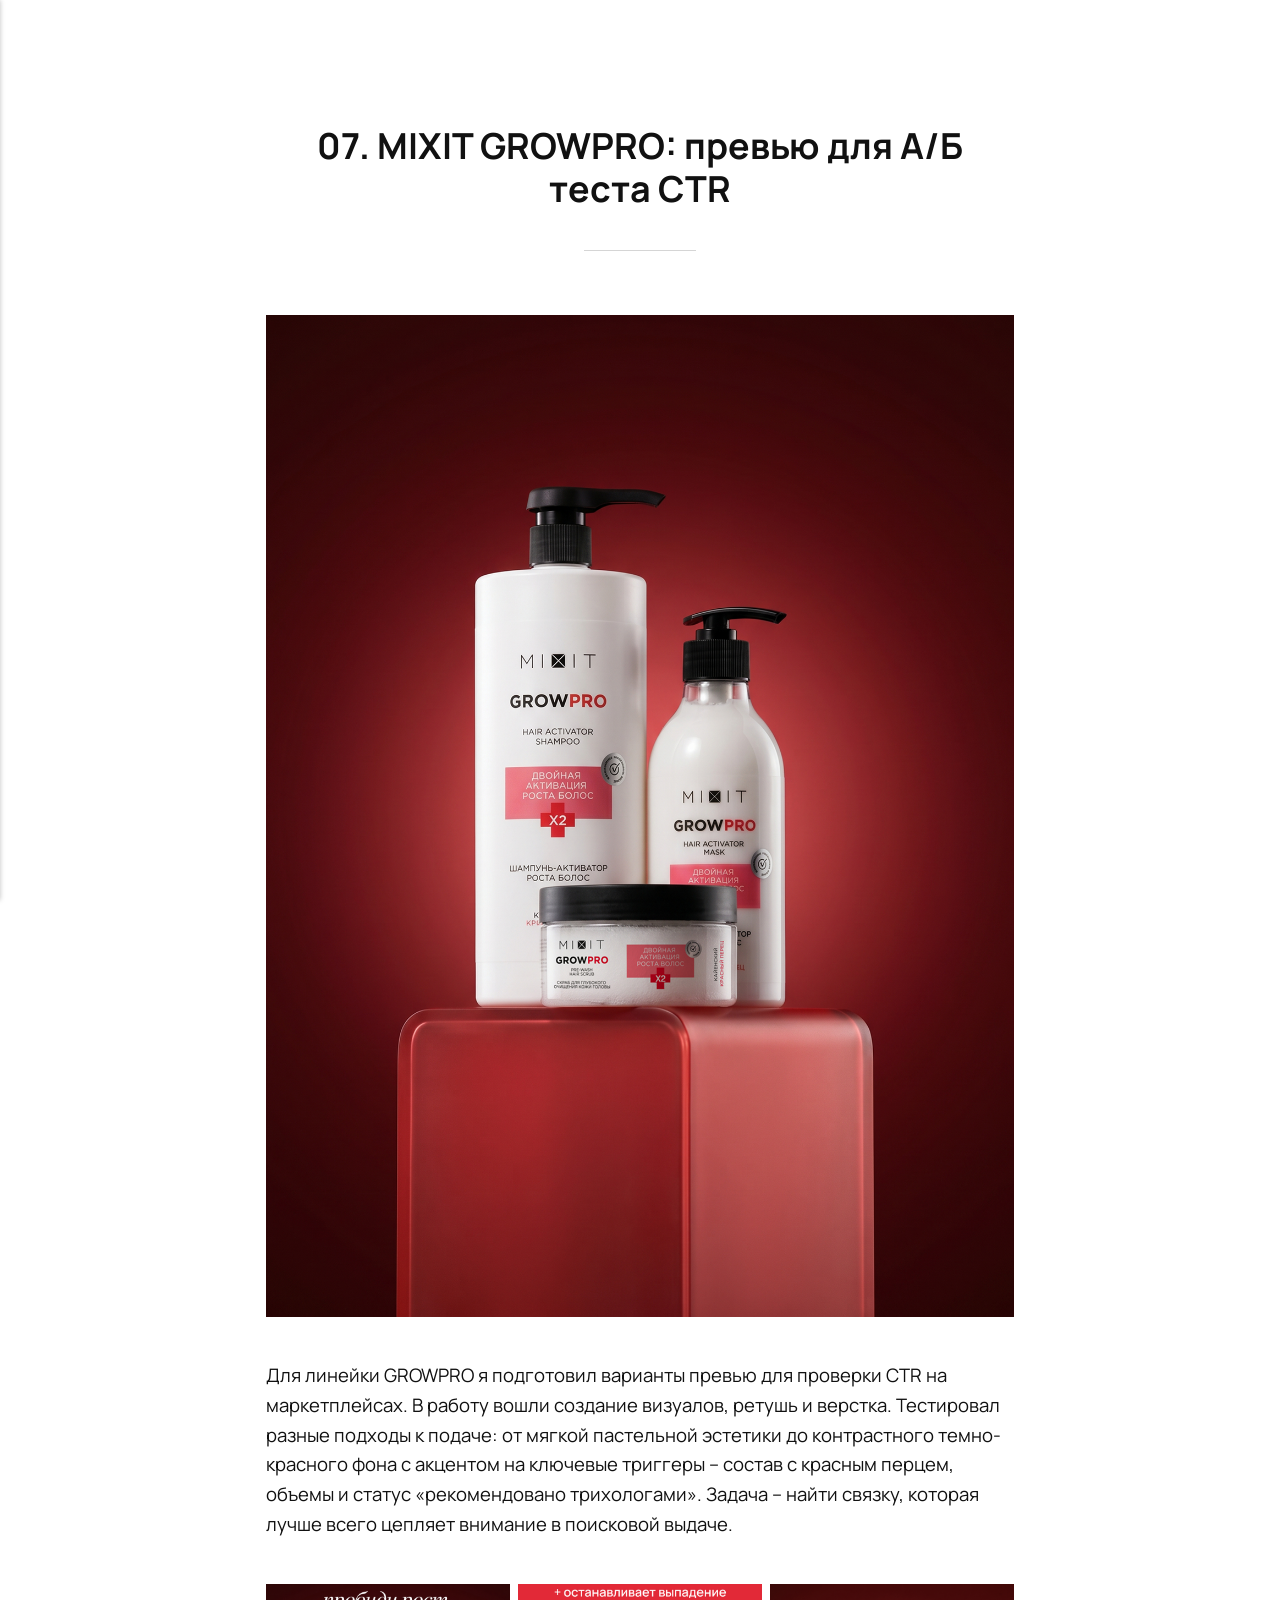
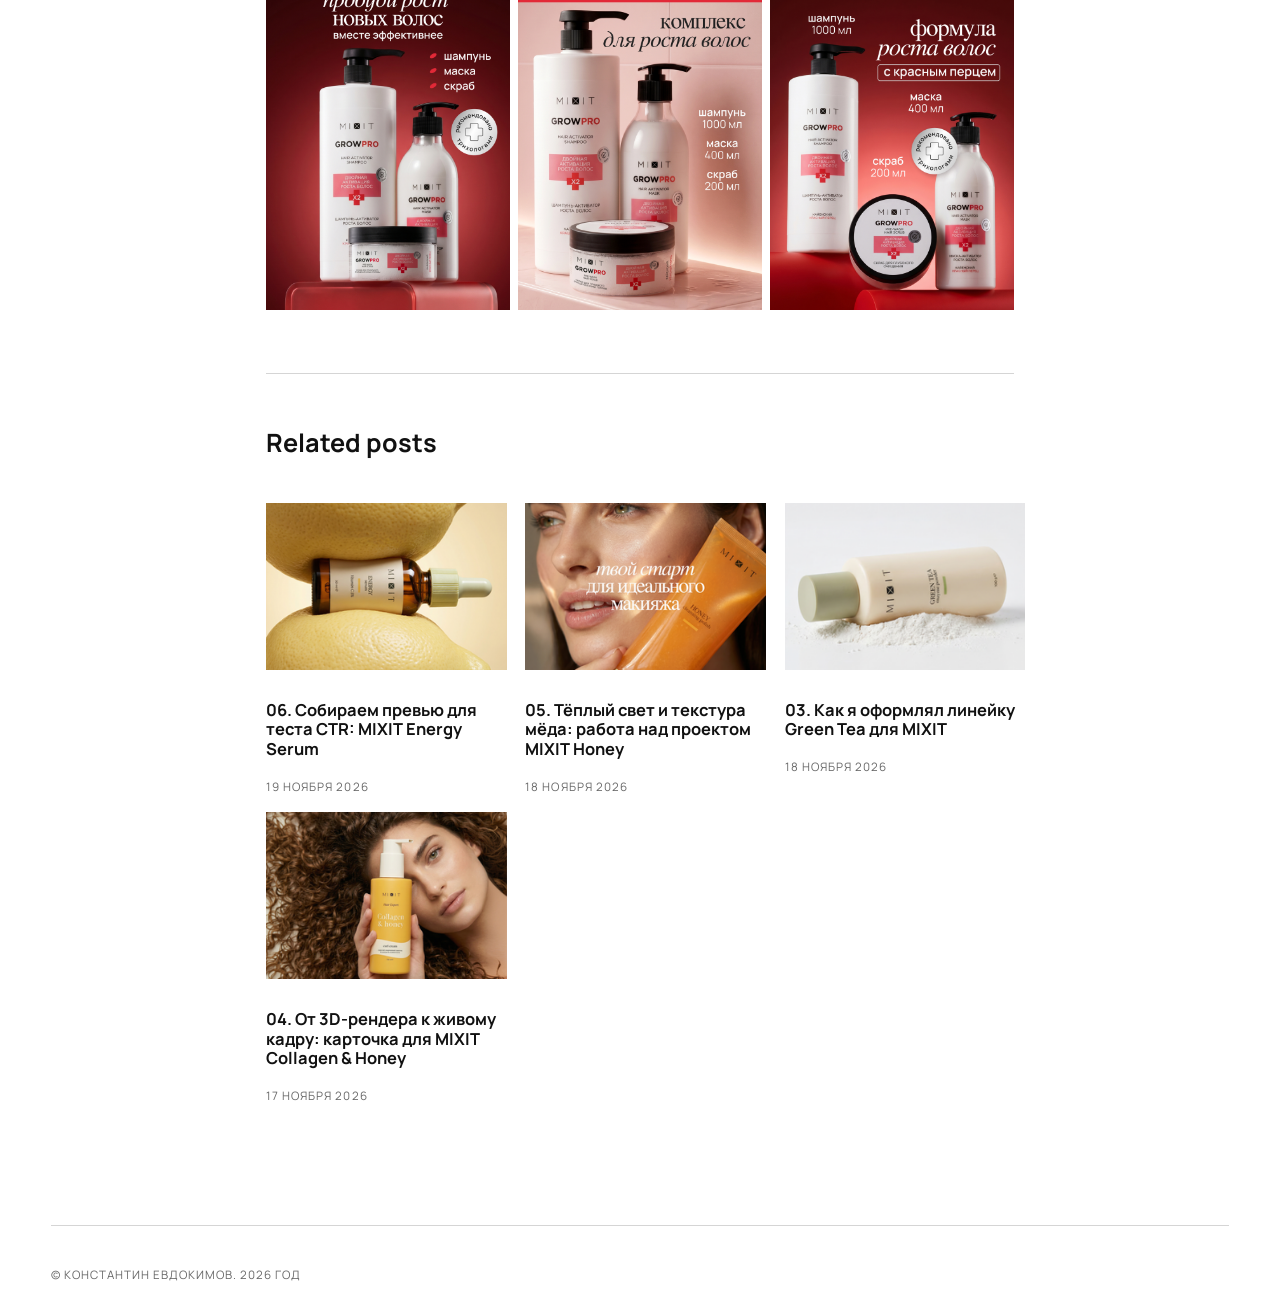
==== 07-test-prevyu-dlya-nabora-rosta-volos/index.html @ cc4870ec "Updated from Publii" ====
<!DOCTYPE html><html lang="ru"><head><meta charset="utf-8"><meta http-equiv="X-UA-Compatible" content="IE=edge"><meta name="viewport" content="width=device-width,initial-scale=1"><title>07. MIXIT GROWPRO: превью для А/Б теста CTR - Константин Евдокимов</title><meta name="description" content="Для линейки GROWPRO я подготовил варианты превью для проверки CTR на маркетплейсах. В работу&amp;hellip;"><meta name="generator" content="Publii Open-Source CMS for Static Site"><link rel="canonical" href="https://e-codo.github.io/design/07-test-prevyu-dlya-nabora-rosta-volos/"><link rel="alternate" type="application/atom+xml" href="https://e-codo.github.io/design/feed.xml" title="Константин Евдокимов - RSS"><link rel="alternate" type="application/json" href="https://e-codo.github.io/design/feed.json" title="Константин Евдокимов - JSON"><meta property="og:title" content="07. MIXIT GROWPRO: превью для А/Б теста CTR"><meta property="og:image" content="https://e-codo.github.io/design/media/posts/13/magnific_.-.-.-.-.-.-rounded-squar_YV3vvOQWeC-1.png"><meta property="og:image:width" content="1518"><meta property="og:image:height" content="2032"><meta property="og:site_name" content="Константин Евдокимов"><meta property="og:description" content="Для линейки GROWPRO я подготовил варианты превью для проверки CTR на маркетплейсах. В работу&amp;hellip;"><meta property="og:url" content="https://e-codo.github.io/design/07-test-prevyu-dlya-nabora-rosta-volos/"><meta property="og:type" content="article"><link rel="shortcut icon" href="https://e-codo.github.io/design/media/website/favicon.png" type="image/x-icon"><link rel="preload" href="https://e-codo.github.io/design/assets/dynamic/fonts/manrope/manrope.woff2" as="font" type="font/woff2" crossorigin><link rel="stylesheet" href="https://e-codo.github.io/design/assets/css/style.css?v&#x3D;e94a4b8b6d849deed505068317b6eeae"><script type="application/ld+json">{"@context":"http://schema.org","@type":"Article","mainEntityOfPage":{"@type":"WebPage","@id":"https://e-codo.github.io/design/07-test-prevyu-dlya-nabora-rosta-volos/"},"headline":"07. MIXIT GROWPRO: превью для А/Б теста CTR","datePublished":"2026-11-19T10:27+05:00","dateModified":"2026-11-19T10:35+05:00","image":{"@type":"ImageObject","url":"https://e-codo.github.io/design/media/posts/13/magnific_.-.-.-.-.-.-rounded-squar_YV3vvOQWeC-1.png","height":2032,"width":1518},"description":"Для линейки GROWPRO я подготовил варианты превью для проверки CTR на маркетплейсах. В работу&hellip;","author":{"@type":"Person","name":"Константин Евдокимов","url":"https://e-codo.github.io/design/authors/konstantin-evdokimov/"},"publisher":{"@type":"Organization","name":"Константин Евдокимов","logo":{"@type":"ImageObject","url":"https://e-codo.github.io/design/media/website/253.svg","height":76,"width":140}}}</script><noscript><style>img[loading] {
                    opacity: 1;
                }</style></noscript><link rel="stylesheet" href="https://e-codo.github.io/design/media/plugins/coreLightboxGallery/photoswipe.min.css"><style>:root {
		       	 --pswp-bg: #000000;
					 --pswp-placeholder-bg: rgba(38, 40, 44, 1);
					 --pswp-ui-bg: rgba(38, 40, 44, .5);
                --pswp-ui-color: #ffffff;
                --pswp-icon-stroke-width: 2;
                --pswp-icon-size: 24px;
            }

				.pswp--zoomed-in .pswp__zoom-icn-bar-v {
					display: none;
				}</style></head><body class="post-template"><div class="container"><header class="header" id="js-header"><a href="https://e-codo.github.io/design/" class="logo"><img src="https://e-codo.github.io/design/media/website/253.svg" alt="Константин Евдокимов" width="140" height="76"></a><nav class="navbar js-navbar"><button class="navbar__toggle js-toggle" aria-label="Menu"><span class="navbar__toggle-box"><span class="navbar__toggle-inner">Menu</span></span></button><ul class="navbar__menu"><li><a href="https://e-codo.github.io/design/" target="_self">Главная</a></li><li><span class="is-separator">Обо мне</span></li><li><span class="is-separator">Связь</span></li></ul></nav></header><main class="post"><article class="content wrapper"><header class="hero"><h1 class="content__title">07. MIXIT GROWPRO: превью для А/Б теста CTR</h1></header><figure class="content__featured-image post__image--normal"><img src="https://e-codo.github.io/design/media/posts/13/magnific_.-.-.-.-.-.-rounded-squar_YV3vvOQWeC-1.png" srcset="https://e-codo.github.io/design/media/posts/13/responsive/magnific_.-.-.-.-.-.-rounded-squar_YV3vvOQWeC-1-xs.webp 300w, https://e-codo.github.io/design/media/posts/13/responsive/magnific_.-.-.-.-.-.-rounded-squar_YV3vvOQWeC-1-sm.webp 480w, https://e-codo.github.io/design/media/posts/13/responsive/magnific_.-.-.-.-.-.-rounded-squar_YV3vvOQWeC-1-md.webp 768w, https://e-codo.github.io/design/media/posts/13/responsive/magnific_.-.-.-.-.-.-rounded-squar_YV3vvOQWeC-1-lg.webp 1024w, https://e-codo.github.io/design/media/posts/13/responsive/magnific_.-.-.-.-.-.-rounded-squar_YV3vvOQWeC-1-xl.webp 1360w, https://e-codo.github.io/design/media/posts/13/responsive/magnific_.-.-.-.-.-.-rounded-squar_YV3vvOQWeC-1-2xl.webp 1600w, https://e-codo.github.io/design/media/posts/13/responsive/magnific_.-.-.-.-.-.-rounded-squar_YV3vvOQWeC-1-sm2.webp 375w" sizes="(max-width: 1600px) 100vw, 1600px" loading="eager" height="2032" width="1518" alt=""></figure><div class="content__entry"><p>Для линейки GROWPRO я подготовил варианты превью для проверки CTR на маркетплейсах. В работу вошли создание визуалов, ретушь и верстка. Тестировал разные подходы к подаче: от мягкой пастельной эстетики до контрастного темно-красного фона с акцентом на ключевые триггеры – состав с красным перцем, объемы и статус «рекомендовано трихологами». Задача – найти связку, которая лучше всего цепляет внимание в поисковой выдаче.</p><div class="gallery-wrapper"><div class="gallery" data-columns="3"><figure class="gallery__item"><a href="https://e-codo.github.io/design/media/posts/13/gallery/SKUA000628500_PREV_03_09.07.26.jpg" data-pswp-width="900" data-pswp-height="1200"><img loading="lazy" src="https://e-codo.github.io/design/media/posts/13/gallery/SKUA000628500_PREV_03_09.07.26-thumbnail.webp" height="1024" width="768" alt=""></a></figure><figure class="gallery__item"><a href="https://e-codo.github.io/design/media/posts/13/gallery/SKUA000628500_PREV_01_09.07.26.jpg" data-pswp-width="900" data-pswp-height="1200"><img loading="lazy" src="https://e-codo.github.io/design/media/posts/13/gallery/SKUA000628500_PREV_01_09.07.26-thumbnail.webp" height="1024" width="768" alt=""></a></figure><figure class="gallery__item"><a href="https://e-codo.github.io/design/media/posts/13/gallery/SKUA000628500_PREV_04_09.07.26.jpg" data-pswp-width="900" data-pswp-height="1200"><img loading="lazy" src="https://e-codo.github.io/design/media/posts/13/gallery/SKUA000628500_PREV_04_09.07.26-thumbnail.webp" height="1024" width="768" alt=""></a></figure></div></div></div><footer class="content__footer"><div class="content__related"><h3 class="u-h5">Related posts</h3><div class="content__related__wrap"><figure><a href="https://e-codo.github.io/design/sobiraem-prevyu-dlya-testa-ctr-mixit-energy-serum/"><img src="https://e-codo.github.io/design/media/posts/12/responsive/523-xs.webp" loading="lazy" alt=""></a><figcaption><h4><a href="https://e-codo.github.io/design/sobiraem-prevyu-dlya-testa-ctr-mixit-energy-serum/" class="invert">06. Собираем превью для теста CTR: MIXIT Energy Serum</a></h4><time datetime="2026-11-19T01:26">19 ноября 2026</time></figcaption></figure><figure><a href="https://e-codo.github.io/design/polish-dlya-lica-kak-ritual-pered-makiyazhem/"><img src="https://e-codo.github.io/design/media/posts/11/responsive/SKUA000833700_LIST_1A_06.03.26-xs.webp" loading="lazy" alt=""></a><figcaption><h4><a href="https://e-codo.github.io/design/polish-dlya-lica-kak-ritual-pered-makiyazhem/" class="invert">05. Тёплый свет и текстура мёда: работа над проектом MIXIT Honey</a></h4><time datetime="2026-11-18T03:06">18 ноября 2026</time></figcaption></figure><figure><a href="https://e-codo.github.io/design/kartochka-dlya-hita/"><img src="https://e-codo.github.io/design/media/posts/10/responsive/SKUA001027800_LIST_A011_13.03-xs.webp" loading="lazy" alt=""></a><figcaption><h4><a href="https://e-codo.github.io/design/kartochka-dlya-hita/" class="invert">03. Как я оформлял линейку Green Tea для MIXIT</a></h4><time datetime="2026-11-18T02:35">18 ноября 2026</time></figcaption></figure><figure><a href="https://e-codo.github.io/design/prevyu-i-kartochka-tovara-dlya-tovara-kategorii-volosy/"><img src="https://e-codo.github.io/design/media/posts/9/responsive/41-2-xs.webp" loading="lazy" alt=""></a><figcaption><h4><a href="https://e-codo.github.io/design/prevyu-i-kartochka-tovara-dlya-tovara-kategorii-volosy/" class="invert">04. От 3D-рендера к живому кадру: карточка для MIXIT Collagen &amp; Honey</a></h4><time datetime="2026-11-17T00:49">17 ноября 2026</time></figcaption></figure></div></div></footer></article></main><footer class="footer"><div class="footer__copyright">© Константин Евдокимов. 2026 год</div></footer></div><script defer="defer" src="https://e-codo.github.io/design/assets/js/scripts.min.js?v&#x3D;1762f7ab131e33a4eb8fb224822de245"></script><script>window.publiiThemeMenuConfig={mobileMenuMode:'sidebar',animationSpeed:300,submenuWidth: 'auto',doubleClickTime:500,mobileMenuExpandableSubmenus:true,relatedContainerForOverlayMenuSelector:'.navbar'};</script><script>/*<![CDATA[*/var images=document.querySelectorAll("img[loading]");for(var i=0;i<images.length;i++){if(images[i].complete){images[i].classList.add("is-loaded")}else{images[i].addEventListener("load",function(){this.classList.add("is-loaded")},false)}};/*]]>*/</script><script type="module">import PhotoSwipeLightbox from "https://e-codo.github.io/design/media/plugins/coreLightboxGallery/photoswipe-lightbox.esm.min.js";
				 const galleries = document.querySelectorAll('.gallery');
				 galleries.forEach(gallery => {
					  const lightboxOptions = {"children":"figure","mainClass":"pswp--custom-bg","showHideAnimationType":"zoom","showAnimationDuration":222,"hideAnimationDuration":222,"easing":"cubic-bezier(.4,0,.22,1)","initialZoomLevel":"fit","secondaryZoomLevel":1.1,"imageClickAction":"zoom-or-close","spacing":0.1,"loop":true,"wheelToZoom":false,"escKey":true,"arrowKeys":true,"padding":{"top":0,"bottom":0,"left":0,"right":0},"arrowPrev":true,"arrowNext":true,"close":true,"zoom":false,"counter":true,"preload":[1,2],"bgOpacity":0.9,"closeTitle":"Закрыть","zoomTitle":"Увеличить","arrowPrevTitle":"Предыдущий","arrowNextTitle":"Следующий","errorMsg":"Ошибка загрузки","indexIndicatorSep":" / ","arrowPrevSVG":"\u003Csvg viewBox=\"0 0 24 24\" stroke=\"currentColor\" stroke-linecap=\"round\" stroke-linejoin=\"round\" fill=\"none\" class=\"pswp__icn\" aria-hidden=\"true\"\u003E\u003Cpath d=\"M21 12L3 12M3 12L11.5 3.5M3 12L11.5 20.5\"\u003E\u003C/path\u003E\u003C/svg\u003E","arrowNextSVG":"\u003Csvg viewBox=\"0 0 24 24\" stroke=\"currentColor\" stroke-linecap=\"round\" stroke-linejoin=\"round\" fill=\"none\" class=\"pswp__icn\" aria-hidden=\"true\"\u003E\u003Cpath d=\"M21 12L3 12M3 12L11.5 3.5M3 12L11.5 20.5\"\u003E\u003C/path\u003E\u003C/svg\u003E","closeSVG":"\u003Csvg viewBox=\"0 0 24 24\" stroke=\"currentColor\" stroke-linecap=\"round\" stroke-linejoin=\"round\" fill=\"none\" class=\"pswp__icn\" aria-hidden=\"true\"\u003E\u003Cpath d=\"M6.75827 17.2426L12.0009 12M17.2435 6.75736L12.0009 12M12.0009 12L6.75827 6.75736M12.0009 12L17.2435 17.2426\"\u003E\u003C/path\u003E\u003C/svg\u003E"};
					  lightboxOptions.gallery = gallery;
					  lightboxOptions.pswpModule = () => import("https://e-codo.github.io/design/media/plugins/coreLightboxGallery/photoswipe.esm.min.js");
					  const lightbox = new PhotoSwipeLightbox(lightboxOptions);
					  
				 lightbox.on('uiRegister', () => {
					  
				 lightbox.pswp.ui.registerElement({
					  name: 'custom-caption',
					  order: 9,
					  isButton: false,
					  appendTo: 'root',
					  html: '',
					  onInit: (el, pswp) => {
							pswp.on('change', () => {
								 const currSlideElement = pswp.currSlide.data.element.closest('figure');
								 let captionHTML = '';
								 if (currSlideElement) {
									  const figCaption = currSlideElement.querySelector('figcaption');
									  if (figCaption) {
											captionHTML = figCaption.innerHTML;
									  } else {
											captionHTML = currSlideElement.querySelector('img')?.getAttribute('alt') || '';
									  }
								 }
								 if (captionHTML.trim()) {
									  el.innerHTML = captionHTML;
									  el.classList.remove('hidden-caption-content'); 
								 } else {
									  el.innerHTML = '';
									  el.classList.add('hidden-caption-content'); 
								 }
							});
					  }
				 });
			
				 });
			
					  
			 lightbox.on('afterInit', () => {
				  const dialog = lightbox.pswp?.element;
				  if (dialog) {
						dialog.setAttribute('aria-modal', 'true');
						dialog.setAttribute('aria-label', "Галерея");
				  }
			 });
		
					  lightbox.init();
				 });</script></body></html>
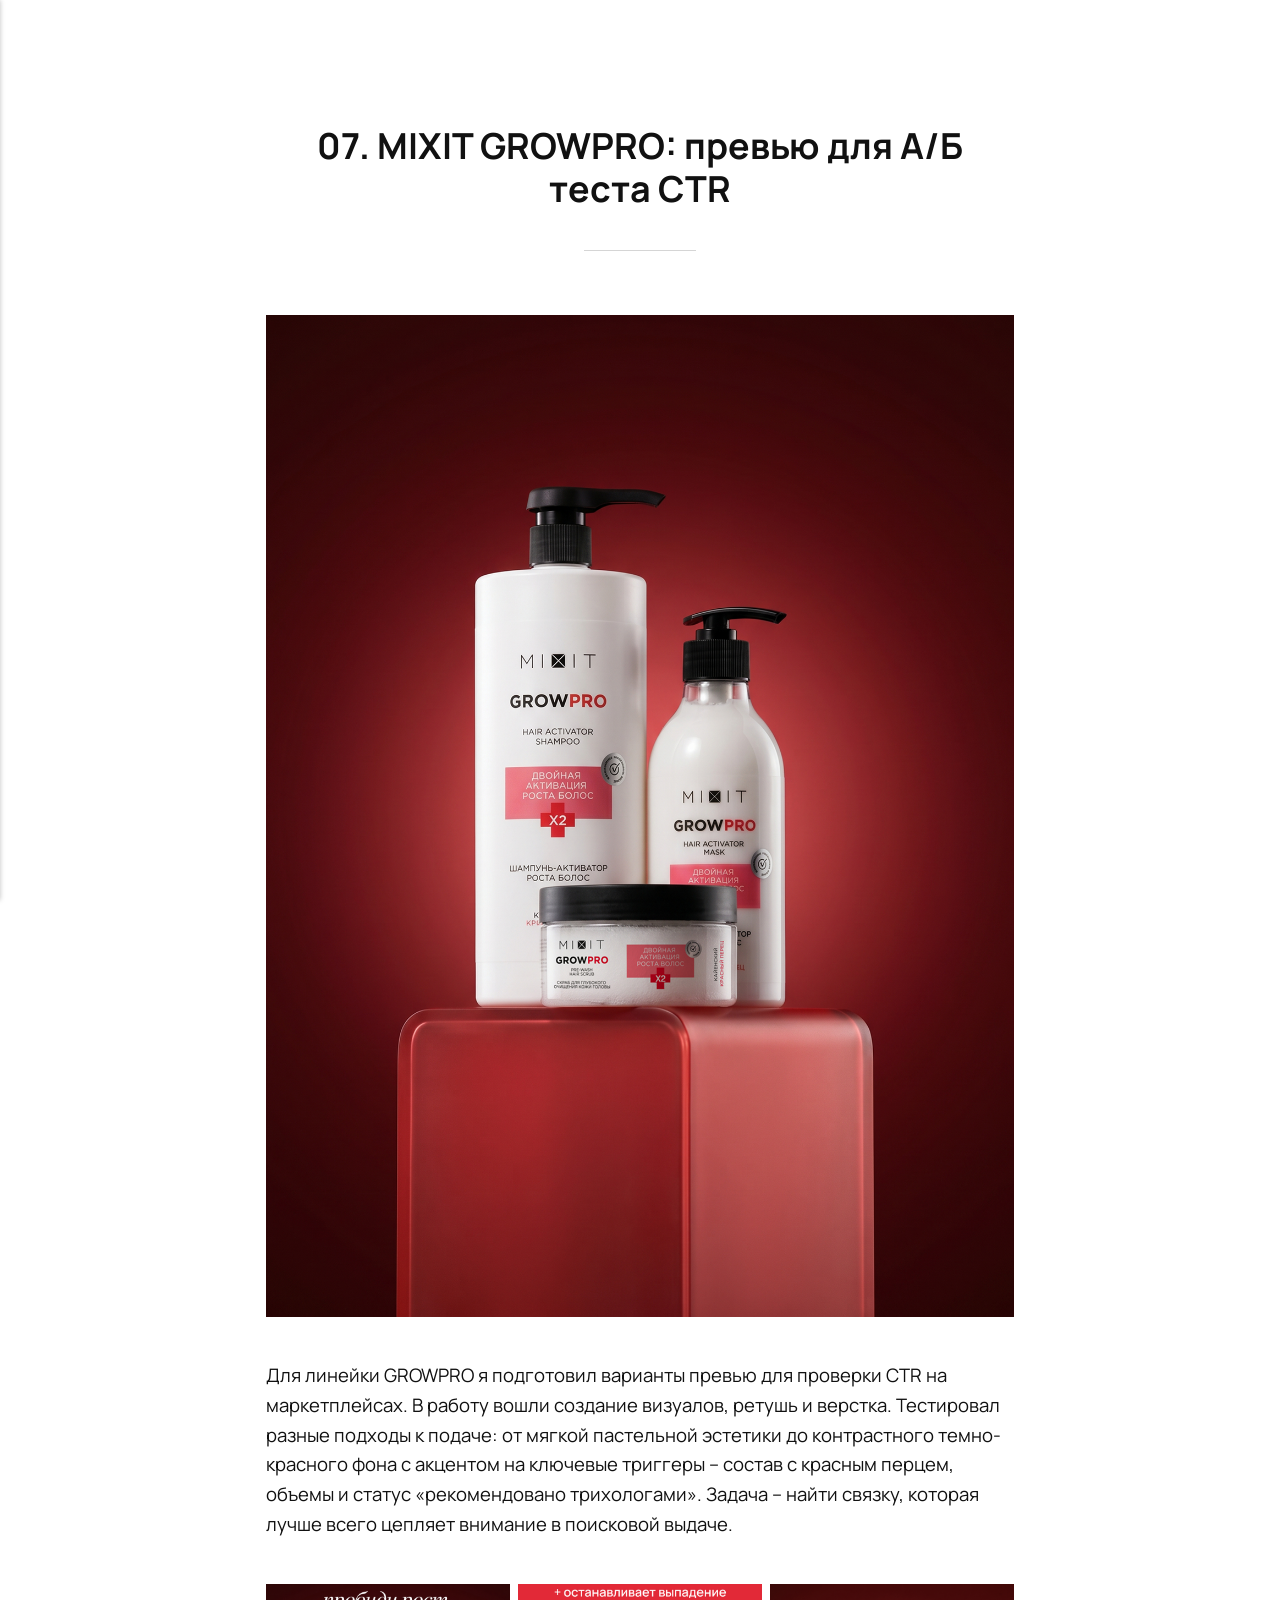
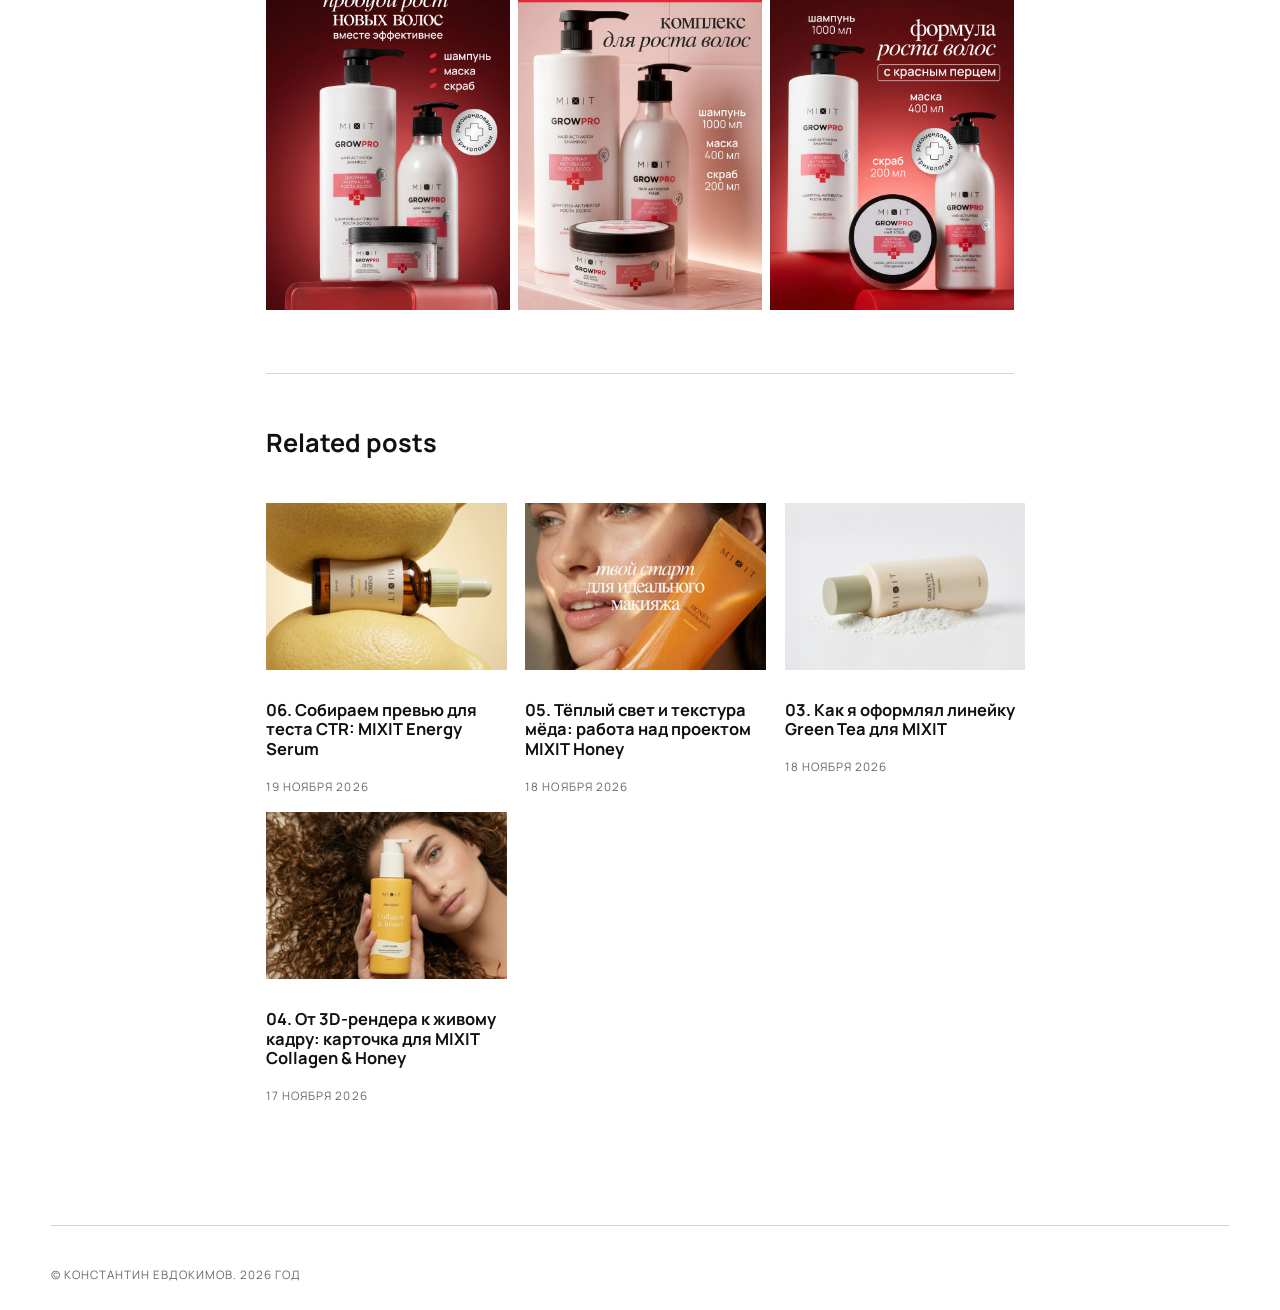
==== commit 2d3dc667: "Updated from Publii" ====
--- a/07-test-prevyu-dlya-nabora-rosta-volos/index.html
+++ b/07-test-prevyu-dlya-nabora-rosta-volos/index.html
@@ -11,7 +11,7 @@
 
 				.pswp--zoomed-in .pswp__zoom-icn-bar-v {
 					display: none;
-				}</style></head><body class="post-template"><div class="container"><header class="header" id="js-header"><a href="https://e-codo.github.io/design/" class="logo"><img src="https://e-codo.github.io/design/media/website/253.svg" alt="Константин Евдокимов" width="140" height="76"></a><nav class="navbar js-navbar"><button class="navbar__toggle js-toggle" aria-label="Menu"><span class="navbar__toggle-box"><span class="navbar__toggle-inner">Menu</span></span></button><ul class="navbar__menu"><li><a href="https://e-codo.github.io/design/" target="_self">Главная</a></li><li><span class="is-separator">Обо мне</span></li><li><span class="is-separator">Связь</span></li></ul></nav></header><main class="post"><article class="content wrapper"><header class="hero"><h1 class="content__title">07. MIXIT GROWPRO: превью для А/Б теста CTR</h1></header><figure class="content__featured-image post__image--normal"><img src="https://e-codo.github.io/design/media/posts/13/magnific_.-.-.-.-.-.-rounded-squar_YV3vvOQWeC-1.png" srcset="https://e-codo.github.io/design/media/posts/13/responsive/magnific_.-.-.-.-.-.-rounded-squar_YV3vvOQWeC-1-xs.webp 300w, https://e-codo.github.io/design/media/posts/13/responsive/magnific_.-.-.-.-.-.-rounded-squar_YV3vvOQWeC-1-sm.webp 480w, https://e-codo.github.io/design/media/posts/13/responsive/magnific_.-.-.-.-.-.-rounded-squar_YV3vvOQWeC-1-md.webp 768w, https://e-codo.github.io/design/media/posts/13/responsive/magnific_.-.-.-.-.-.-rounded-squar_YV3vvOQWeC-1-lg.webp 1024w, https://e-codo.github.io/design/media/posts/13/responsive/magnific_.-.-.-.-.-.-rounded-squar_YV3vvOQWeC-1-xl.webp 1360w, https://e-codo.github.io/design/media/posts/13/responsive/magnific_.-.-.-.-.-.-rounded-squar_YV3vvOQWeC-1-2xl.webp 1600w, https://e-codo.github.io/design/media/posts/13/responsive/magnific_.-.-.-.-.-.-rounded-squar_YV3vvOQWeC-1-sm2.webp 375w" sizes="(max-width: 1600px) 100vw, 1600px" loading="eager" height="2032" width="1518" alt=""></figure><div class="content__entry"><p>Для линейки GROWPRO я подготовил варианты превью для проверки CTR на маркетплейсах. В работу вошли создание визуалов, ретушь и верстка. Тестировал разные подходы к подаче: от мягкой пастельной эстетики до контрастного темно-красного фона с акцентом на ключевые триггеры – состав с красным перцем, объемы и статус «рекомендовано трихологами». Задача – найти связку, которая лучше всего цепляет внимание в поисковой выдаче.</p><div class="gallery-wrapper"><div class="gallery" data-columns="3"><figure class="gallery__item"><a href="https://e-codo.github.io/design/media/posts/13/gallery/SKUA000628500_PREV_03_09.07.26.jpg" data-pswp-width="900" data-pswp-height="1200"><img loading="lazy" src="https://e-codo.github.io/design/media/posts/13/gallery/SKUA000628500_PREV_03_09.07.26-thumbnail.webp" height="1024" width="768" alt=""></a></figure><figure class="gallery__item"><a href="https://e-codo.github.io/design/media/posts/13/gallery/SKUA000628500_PREV_01_09.07.26.jpg" data-pswp-width="900" data-pswp-height="1200"><img loading="lazy" src="https://e-codo.github.io/design/media/posts/13/gallery/SKUA000628500_PREV_01_09.07.26-thumbnail.webp" height="1024" width="768" alt=""></a></figure><figure class="gallery__item"><a href="https://e-codo.github.io/design/media/posts/13/gallery/SKUA000628500_PREV_04_09.07.26.jpg" data-pswp-width="900" data-pswp-height="1200"><img loading="lazy" src="https://e-codo.github.io/design/media/posts/13/gallery/SKUA000628500_PREV_04_09.07.26-thumbnail.webp" height="1024" width="768" alt=""></a></figure></div></div></div><footer class="content__footer"><div class="content__related"><h3 class="u-h5">Related posts</h3><div class="content__related__wrap"><figure><a href="https://e-codo.github.io/design/sobiraem-prevyu-dlya-testa-ctr-mixit-energy-serum/"><img src="https://e-codo.github.io/design/media/posts/12/responsive/523-xs.webp" loading="lazy" alt=""></a><figcaption><h4><a href="https://e-codo.github.io/design/sobiraem-prevyu-dlya-testa-ctr-mixit-energy-serum/" class="invert">06. Собираем превью для теста CTR: MIXIT Energy Serum</a></h4><time datetime="2026-11-19T01:26">19 ноября 2026</time></figcaption></figure><figure><a href="https://e-codo.github.io/design/polish-dlya-lica-kak-ritual-pered-makiyazhem/"><img src="https://e-codo.github.io/design/media/posts/11/responsive/SKUA000833700_LIST_1A_06.03.26-xs.webp" loading="lazy" alt=""></a><figcaption><h4><a href="https://e-codo.github.io/design/polish-dlya-lica-kak-ritual-pered-makiyazhem/" class="invert">05. Тёплый свет и текстура мёда: работа над проектом MIXIT Honey</a></h4><time datetime="2026-11-18T03:06">18 ноября 2026</time></figcaption></figure><figure><a href="https://e-codo.github.io/design/kartochka-dlya-hita/"><img src="https://e-codo.github.io/design/media/posts/10/responsive/SKUA001027800_LIST_A011_13.03-xs.webp" loading="lazy" alt=""></a><figcaption><h4><a href="https://e-codo.github.io/design/kartochka-dlya-hita/" class="invert">03. Как я оформлял линейку Green Tea для MIXIT</a></h4><time datetime="2026-11-18T02:35">18 ноября 2026</time></figcaption></figure><figure><a href="https://e-codo.github.io/design/prevyu-i-kartochka-tovara-dlya-tovara-kategorii-volosy/"><img src="https://e-codo.github.io/design/media/posts/9/responsive/41-2-xs.webp" loading="lazy" alt=""></a><figcaption><h4><a href="https://e-codo.github.io/design/prevyu-i-kartochka-tovara-dlya-tovara-kategorii-volosy/" class="invert">04. От 3D-рендера к живому кадру: карточка для MIXIT Collagen &amp; Honey</a></h4><time datetime="2026-11-17T00:49">17 ноября 2026</time></figcaption></figure></div></div></footer></article></main><footer class="footer"><div class="footer__copyright">© Константин Евдокимов. 2026 год</div></footer></div><script defer="defer" src="https://e-codo.github.io/design/assets/js/scripts.min.js?v&#x3D;1762f7ab131e33a4eb8fb224822de245"></script><script>window.publiiThemeMenuConfig={mobileMenuMode:'sidebar',animationSpeed:300,submenuWidth: 'auto',doubleClickTime:500,mobileMenuExpandableSubmenus:true,relatedContainerForOverlayMenuSelector:'.navbar'};</script><script>/*<![CDATA[*/var images=document.querySelectorAll("img[loading]");for(var i=0;i<images.length;i++){if(images[i].complete){images[i].classList.add("is-loaded")}else{images[i].addEventListener("load",function(){this.classList.add("is-loaded")},false)}};/*]]>*/</script><script type="module">import PhotoSwipeLightbox from "https://e-codo.github.io/design/media/plugins/coreLightboxGallery/photoswipe-lightbox.esm.min.js";
+				}</style></head><body class="post-template"><div class="container"><header class="header" id="js-header"><a href="https://e-codo.github.io/design/" class="logo"><img src="https://e-codo.github.io/design/media/website/253.svg" alt="Константин Евдокимов" width="140" height="76"></a><nav class="navbar js-navbar"><button class="navbar__toggle js-toggle" aria-label="Menu"><span class="navbar__toggle-box"><span class="navbar__toggle-inner">Menu</span></span></button><ul class="navbar__menu"><li><a href="https://e-codo.github.io/design/" target="_self">Главная</a></li><li><span class="is-separator">Обо мне</span></li><li><span class="is-separator">Связь</span></li></ul></nav></header><main class="post"><article class="content wrapper"><header class="hero"><h1 class="content__title">07. MIXIT GROWPRO: превью для А/Б теста CTR</h1></header><figure class="content__featured-image post__image--normal"><img src="https://e-codo.github.io/design/media/posts/13/magnific_.-.-.-.-.-.-rounded-squar_YV3vvOQWeC-1.png" srcset="https://e-codo.github.io/design/media/posts/13/responsive/magnific_.-.-.-.-.-.-rounded-squar_YV3vvOQWeC-1-xs.webp 300w, https://e-codo.github.io/design/media/posts/13/responsive/magnific_.-.-.-.-.-.-rounded-squar_YV3vvOQWeC-1-sm.webp 480w, https://e-codo.github.io/design/media/posts/13/responsive/magnific_.-.-.-.-.-.-rounded-squar_YV3vvOQWeC-1-md.webp 768w, https://e-codo.github.io/design/media/posts/13/responsive/magnific_.-.-.-.-.-.-rounded-squar_YV3vvOQWeC-1-lg.webp 1024w, https://e-codo.github.io/design/media/posts/13/responsive/magnific_.-.-.-.-.-.-rounded-squar_YV3vvOQWeC-1-xl.webp 1360w, https://e-codo.github.io/design/media/posts/13/responsive/magnific_.-.-.-.-.-.-rounded-squar_YV3vvOQWeC-1-2xl.webp 1600w, https://e-codo.github.io/design/media/posts/13/responsive/magnific_.-.-.-.-.-.-rounded-squar_YV3vvOQWeC-1-sm2.webp 375w" sizes="(max-width: 1600px) 100vw, 1600px" loading="eager" height="2032" width="1518" alt=""></figure><div class="content__entry"><p>Для линейки GROWPRO я подготовил варианты превью для проверки CTR на маркетплейсах. В работу вошли создание визуалов, ретушь и верстка. Тестировал разные подходы к подаче: от мягкой пастельной эстетики до контрастного темно-красного фона с акцентом на ключевые триггеры – состав с красным перцем, объемы и статус «рекомендовано трихологами». Задача – найти связку, которая лучше всего цепляет внимание в поисковой выдаче.</p><div class="gallery-wrapper"><div class="gallery" data-columns="3"><figure class="gallery__item"><a href="https://e-codo.github.io/design/media/posts/13/gallery/SKUA000628500_PREV_03_09.07.26.jpg" data-pswp-width="900" data-pswp-height="1200"><img loading="lazy" src="https://e-codo.github.io/design/media/posts/13/gallery/SKUA000628500_PREV_03_09.07.26-thumbnail.webp" height="1024" width="768" alt=""></a></figure><figure class="gallery__item"><a href="https://e-codo.github.io/design/media/posts/13/gallery/SKUA000628500_PREV_01_09.07.26.jpg" data-pswp-width="900" data-pswp-height="1200"><img loading="lazy" src="https://e-codo.github.io/design/media/posts/13/gallery/SKUA000628500_PREV_01_09.07.26-thumbnail.webp" height="1024" width="768" alt=""></a></figure><figure class="gallery__item"><a href="https://e-codo.github.io/design/media/posts/13/gallery/SKUA000628500_PREV_04_09.07.26.jpg" data-pswp-width="900" data-pswp-height="1200"><img loading="lazy" src="https://e-codo.github.io/design/media/posts/13/gallery/SKUA000628500_PREV_04_09.07.26-thumbnail.webp" height="1024" width="768" alt=""></a></figure></div></div></div><footer class="content__footer"><div class="content__related"><h3 class="u-h5">Related posts</h3><div class="content__related__wrap"><figure><a href="https://e-codo.github.io/design/sobiraem-prevyu-dlya-testa-ctr-mixit-energy-serum/"><img src="https://e-codo.github.io/design/media/posts/12/responsive/523-xs.webp" loading="lazy" alt=""></a><figcaption><h4><a href="https://e-codo.github.io/design/sobiraem-prevyu-dlya-testa-ctr-mixit-energy-serum/" class="invert">06. Собираем превью для теста CTR: MIXIT Energy Serum</a></h4><time datetime="2026-11-19T01:26">19 ноября 2026</time></figcaption></figure><figure><a href="https://e-codo.github.io/design/polish-dlya-lica-kak-ritual-pered-makiyazhem/"><img src="https://e-codo.github.io/design/media/posts/11/responsive/SKUA000833700_LIST_1A_06.03.26-xs.webp" loading="lazy" alt=""></a><figcaption><h4><a href="https://e-codo.github.io/design/polish-dlya-lica-kak-ritual-pered-makiyazhem/" class="invert">05. Тёплый свет и текстура мёда: работа над проектом MIXIT Honey</a></h4><time datetime="2026-11-18T03:06">18 ноября 2026</time></figcaption></figure><figure><a href="https://e-codo.github.io/design/kartochka-dlya-hita/"><img src="https://e-codo.github.io/design/media/posts/10/responsive/Frame-2087330697-xs.webp" loading="lazy" alt=""></a><figcaption><h4><a href="https://e-codo.github.io/design/kartochka-dlya-hita/" class="invert">03. Как я оформлял линейку Green Tea для MIXIT</a></h4><time datetime="2026-11-18T02:35">18 ноября 2026</time></figcaption></figure><figure><a href="https://e-codo.github.io/design/prevyu-i-kartochka-tovara-dlya-tovara-kategorii-volosy/"><img src="https://e-codo.github.io/design/media/posts/9/responsive/41-2-xs.webp" loading="lazy" alt=""></a><figcaption><h4><a href="https://e-codo.github.io/design/prevyu-i-kartochka-tovara-dlya-tovara-kategorii-volosy/" class="invert">04. От 3D-рендера к живому кадру: карточка для MIXIT Collagen &amp; Honey</a></h4><time datetime="2026-11-17T00:49">17 ноября 2026</time></figcaption></figure></div></div></footer></article></main><footer class="footer"><div class="footer__copyright">© Константин Евдокимов. 2026 год</div></footer></div><script defer="defer" src="https://e-codo.github.io/design/assets/js/scripts.min.js?v&#x3D;1762f7ab131e33a4eb8fb224822de245"></script><script>window.publiiThemeMenuConfig={mobileMenuMode:'sidebar',animationSpeed:300,submenuWidth: 'auto',doubleClickTime:500,mobileMenuExpandableSubmenus:true,relatedContainerForOverlayMenuSelector:'.navbar'};</script><script>/*<![CDATA[*/var images=document.querySelectorAll("img[loading]");for(var i=0;i<images.length;i++){if(images[i].complete){images[i].classList.add("is-loaded")}else{images[i].addEventListener("load",function(){this.classList.add("is-loaded")},false)}};/*]]>*/</script><script type="module">import PhotoSwipeLightbox from "https://e-codo.github.io/design/media/plugins/coreLightboxGallery/photoswipe-lightbox.esm.min.js";
 				 const galleries = document.querySelectorAll('.gallery');
 				 galleries.forEach(gallery => {
 					  const lightboxOptions = {"children":"figure","mainClass":"pswp--custom-bg","showHideAnimationType":"zoom","showAnimationDuration":222,"hideAnimationDuration":222,"easing":"cubic-bezier(.4,0,.22,1)","initialZoomLevel":"fit","secondaryZoomLevel":1.1,"imageClickAction":"zoom-or-close","spacing":0.1,"loop":true,"wheelToZoom":false,"escKey":true,"arrowKeys":true,"padding":{"top":0,"bottom":0,"left":0,"right":0},"arrowPrev":true,"arrowNext":true,"close":true,"zoom":false,"counter":true,"preload":[1,2],"bgOpacity":0.9,"closeTitle":"Закрыть","zoomTitle":"Увеличить","arrowPrevTitle":"Предыдущий","arrowNextTitle":"Следующий","errorMsg":"Ошибка загрузки","indexIndicatorSep":" / ","arrowPrevSVG":"\u003Csvg viewBox=\"0 0 24 24\" stroke=\"currentColor\" stroke-linecap=\"round\" stroke-linejoin=\"round\" fill=\"none\" class=\"pswp__icn\" aria-hidden=\"true\"\u003E\u003Cpath d=\"M21 12L3 12M3 12L11.5 3.5M3 12L11.5 20.5\"\u003E\u003C/path\u003E\u003C/svg\u003E","arrowNextSVG":"\u003Csvg viewBox=\"0 0 24 24\" stroke=\"currentColor\" stroke-linecap=\"round\" stroke-linejoin=\"round\" fill=\"none\" class=\"pswp__icn\" aria-hidden=\"true\"\u003E\u003Cpath d=\"M21 12L3 12M3 12L11.5 3.5M3 12L11.5 20.5\"\u003E\u003C/path\u003E\u003C/svg\u003E","closeSVG":"\u003Csvg viewBox=\"0 0 24 24\" stroke=\"currentColor\" stroke-linecap=\"round\" stroke-linejoin=\"round\" fill=\"none\" class=\"pswp__icn\" aria-hidden=\"true\"\u003E\u003Cpath d=\"M6.75827 17.2426L12.0009 12M17.2435 6.75736L12.0009 12M12.0009 12L6.75827 6.75736M12.0009 12L17.2435 17.2426\"\u003E\u003C/path\u003E\u003C/svg\u003E"};
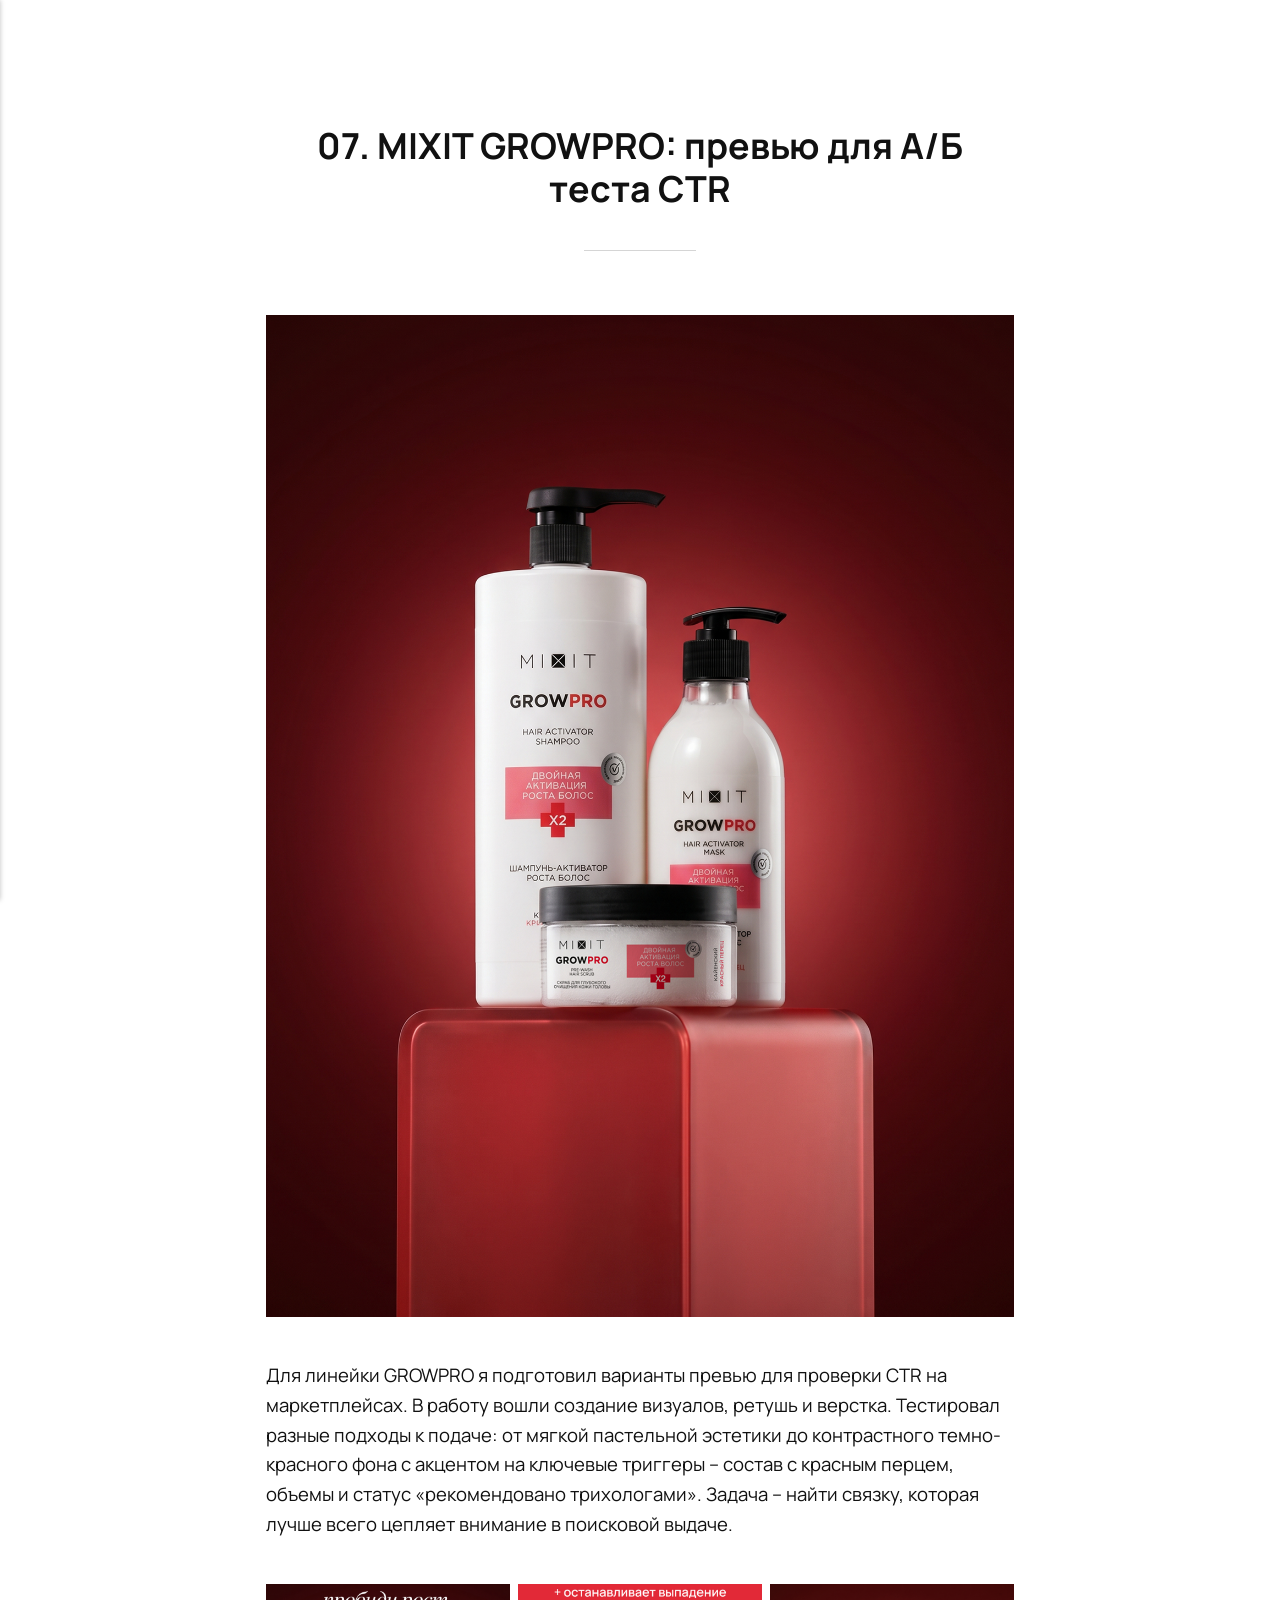
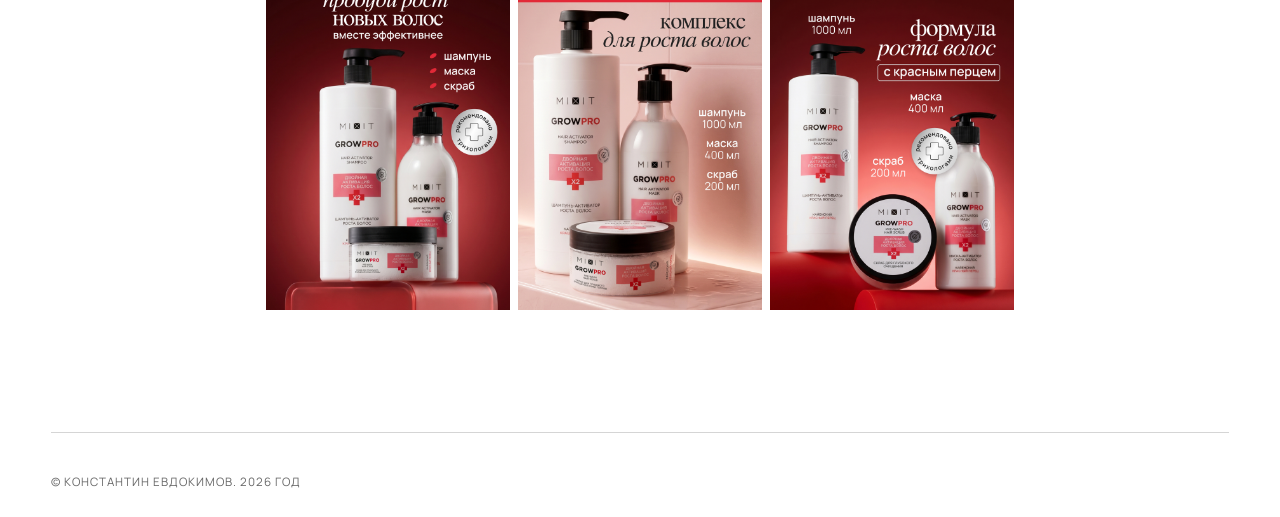
==== commit 137705fc: "Updated from Publii" ====
--- a/07-test-prevyu-dlya-nabora-rosta-volos/index.html
+++ b/07-test-prevyu-dlya-nabora-rosta-volos/index.html
@@ -11,7 +11,7 @@
 
 				.pswp--zoomed-in .pswp__zoom-icn-bar-v {
 					display: none;
-				}</style></head><body class="post-template"><div class="container"><header class="header" id="js-header"><a href="https://e-codo.github.io/design/" class="logo"><img src="https://e-codo.github.io/design/media/website/253.svg" alt="Константин Евдокимов" width="140" height="76"></a><nav class="navbar js-navbar"><button class="navbar__toggle js-toggle" aria-label="Menu"><span class="navbar__toggle-box"><span class="navbar__toggle-inner">Menu</span></span></button><ul class="navbar__menu"><li><a href="https://e-codo.github.io/design/" target="_self">Главная</a></li><li><span class="is-separator">Обо мне</span></li><li><span class="is-separator">Связь</span></li></ul></nav></header><main class="post"><article class="content wrapper"><header class="hero"><h1 class="content__title">07. MIXIT GROWPRO: превью для А/Б теста CTR</h1></header><figure class="content__featured-image post__image--normal"><img src="https://e-codo.github.io/design/media/posts/13/magnific_.-.-.-.-.-.-rounded-squar_YV3vvOQWeC-1.png" srcset="https://e-codo.github.io/design/media/posts/13/responsive/magnific_.-.-.-.-.-.-rounded-squar_YV3vvOQWeC-1-xs.webp 300w, https://e-codo.github.io/design/media/posts/13/responsive/magnific_.-.-.-.-.-.-rounded-squar_YV3vvOQWeC-1-sm.webp 480w, https://e-codo.github.io/design/media/posts/13/responsive/magnific_.-.-.-.-.-.-rounded-squar_YV3vvOQWeC-1-md.webp 768w, https://e-codo.github.io/design/media/posts/13/responsive/magnific_.-.-.-.-.-.-rounded-squar_YV3vvOQWeC-1-lg.webp 1024w, https://e-codo.github.io/design/media/posts/13/responsive/magnific_.-.-.-.-.-.-rounded-squar_YV3vvOQWeC-1-xl.webp 1360w, https://e-codo.github.io/design/media/posts/13/responsive/magnific_.-.-.-.-.-.-rounded-squar_YV3vvOQWeC-1-2xl.webp 1600w, https://e-codo.github.io/design/media/posts/13/responsive/magnific_.-.-.-.-.-.-rounded-squar_YV3vvOQWeC-1-sm2.webp 375w" sizes="(max-width: 1600px) 100vw, 1600px" loading="eager" height="2032" width="1518" alt=""></figure><div class="content__entry"><p>Для линейки GROWPRO я подготовил варианты превью для проверки CTR на маркетплейсах. В работу вошли создание визуалов, ретушь и верстка. Тестировал разные подходы к подаче: от мягкой пастельной эстетики до контрастного темно-красного фона с акцентом на ключевые триггеры – состав с красным перцем, объемы и статус «рекомендовано трихологами». Задача – найти связку, которая лучше всего цепляет внимание в поисковой выдаче.</p><div class="gallery-wrapper"><div class="gallery" data-columns="3"><figure class="gallery__item"><a href="https://e-codo.github.io/design/media/posts/13/gallery/SKUA000628500_PREV_03_09.07.26.jpg" data-pswp-width="900" data-pswp-height="1200"><img loading="lazy" src="https://e-codo.github.io/design/media/posts/13/gallery/SKUA000628500_PREV_03_09.07.26-thumbnail.webp" height="1024" width="768" alt=""></a></figure><figure class="gallery__item"><a href="https://e-codo.github.io/design/media/posts/13/gallery/SKUA000628500_PREV_01_09.07.26.jpg" data-pswp-width="900" data-pswp-height="1200"><img loading="lazy" src="https://e-codo.github.io/design/media/posts/13/gallery/SKUA000628500_PREV_01_09.07.26-thumbnail.webp" height="1024" width="768" alt=""></a></figure><figure class="gallery__item"><a href="https://e-codo.github.io/design/media/posts/13/gallery/SKUA000628500_PREV_04_09.07.26.jpg" data-pswp-width="900" data-pswp-height="1200"><img loading="lazy" src="https://e-codo.github.io/design/media/posts/13/gallery/SKUA000628500_PREV_04_09.07.26-thumbnail.webp" height="1024" width="768" alt=""></a></figure></div></div></div><footer class="content__footer"><div class="content__related"><h3 class="u-h5">Related posts</h3><div class="content__related__wrap"><figure><a href="https://e-codo.github.io/design/sobiraem-prevyu-dlya-testa-ctr-mixit-energy-serum/"><img src="https://e-codo.github.io/design/media/posts/12/responsive/523-xs.webp" loading="lazy" alt=""></a><figcaption><h4><a href="https://e-codo.github.io/design/sobiraem-prevyu-dlya-testa-ctr-mixit-energy-serum/" class="invert">06. Собираем превью для теста CTR: MIXIT Energy Serum</a></h4><time datetime="2026-11-19T01:26">19 ноября 2026</time></figcaption></figure><figure><a href="https://e-codo.github.io/design/polish-dlya-lica-kak-ritual-pered-makiyazhem/"><img src="https://e-codo.github.io/design/media/posts/11/responsive/SKUA000833700_LIST_1A_06.03.26-xs.webp" loading="lazy" alt=""></a><figcaption><h4><a href="https://e-codo.github.io/design/polish-dlya-lica-kak-ritual-pered-makiyazhem/" class="invert">05. Тёплый свет и текстура мёда: работа над проектом MIXIT Honey</a></h4><time datetime="2026-11-18T03:06">18 ноября 2026</time></figcaption></figure><figure><a href="https://e-codo.github.io/design/kartochka-dlya-hita/"><img src="https://e-codo.github.io/design/media/posts/10/responsive/Frame-2087330697-xs.webp" loading="lazy" alt=""></a><figcaption><h4><a href="https://e-codo.github.io/design/kartochka-dlya-hita/" class="invert">03. Как я оформлял линейку Green Tea для MIXIT</a></h4><time datetime="2026-11-18T02:35">18 ноября 2026</time></figcaption></figure><figure><a href="https://e-codo.github.io/design/prevyu-i-kartochka-tovara-dlya-tovara-kategorii-volosy/"><img src="https://e-codo.github.io/design/media/posts/9/responsive/41-2-xs.webp" loading="lazy" alt=""></a><figcaption><h4><a href="https://e-codo.github.io/design/prevyu-i-kartochka-tovara-dlya-tovara-kategorii-volosy/" class="invert">04. От 3D-рендера к живому кадру: карточка для MIXIT Collagen &amp; Honey</a></h4><time datetime="2026-11-17T00:49">17 ноября 2026</time></figcaption></figure></div></div></footer></article></main><footer class="footer"><div class="footer__copyright">© Константин Евдокимов. 2026 год</div></footer></div><script defer="defer" src="https://e-codo.github.io/design/assets/js/scripts.min.js?v&#x3D;1762f7ab131e33a4eb8fb224822de245"></script><script>window.publiiThemeMenuConfig={mobileMenuMode:'sidebar',animationSpeed:300,submenuWidth: 'auto',doubleClickTime:500,mobileMenuExpandableSubmenus:true,relatedContainerForOverlayMenuSelector:'.navbar'};</script><script>/*<![CDATA[*/var images=document.querySelectorAll("img[loading]");for(var i=0;i<images.length;i++){if(images[i].complete){images[i].classList.add("is-loaded")}else{images[i].addEventListener("load",function(){this.classList.add("is-loaded")},false)}};/*]]>*/</script><script type="module">import PhotoSwipeLightbox from "https://e-codo.github.io/design/media/plugins/coreLightboxGallery/photoswipe-lightbox.esm.min.js";
+				}</style></head><body class="post-template"><div class="container"><header class="header" id="js-header"><a href="https://e-codo.github.io/design/" class="logo"><img src="https://e-codo.github.io/design/media/website/253.svg" alt="Константин Евдокимов" width="140" height="76"></a><nav class="navbar js-navbar"><button class="navbar__toggle js-toggle" aria-label="Меню"><span class="navbar__toggle-box"><span class="navbar__toggle-inner">Меню</span></span></button><ul class="navbar__menu"><li><a href="https://e-codo.github.io/design/" target="_self">Главная</a></li><li><span class="is-separator">Обо мне</span></li><li><span class="is-separator">Связь</span></li></ul></nav></header><main class="post"><article class="content wrapper"><header class="hero"><h1 class="content__title">07. MIXIT GROWPRO: превью для А/Б теста CTR</h1></header><figure class="content__featured-image post__image--normal"><img src="https://e-codo.github.io/design/media/posts/13/magnific_.-.-.-.-.-.-rounded-squar_YV3vvOQWeC-1.png" srcset="https://e-codo.github.io/design/media/posts/13/responsive/magnific_.-.-.-.-.-.-rounded-squar_YV3vvOQWeC-1-xs.webp 300w, https://e-codo.github.io/design/media/posts/13/responsive/magnific_.-.-.-.-.-.-rounded-squar_YV3vvOQWeC-1-sm.webp 480w, https://e-codo.github.io/design/media/posts/13/responsive/magnific_.-.-.-.-.-.-rounded-squar_YV3vvOQWeC-1-md.webp 768w, https://e-codo.github.io/design/media/posts/13/responsive/magnific_.-.-.-.-.-.-rounded-squar_YV3vvOQWeC-1-lg.webp 1024w, https://e-codo.github.io/design/media/posts/13/responsive/magnific_.-.-.-.-.-.-rounded-squar_YV3vvOQWeC-1-xl.webp 1360w, https://e-codo.github.io/design/media/posts/13/responsive/magnific_.-.-.-.-.-.-rounded-squar_YV3vvOQWeC-1-2xl.webp 1600w, https://e-codo.github.io/design/media/posts/13/responsive/magnific_.-.-.-.-.-.-rounded-squar_YV3vvOQWeC-1-sm2.webp 375w" sizes="(max-width: 1600px) 100vw, 1600px" loading="eager" height="2032" width="1518" alt=""></figure><div class="content__entry"><p>Для линейки GROWPRO я подготовил варианты превью для проверки CTR на маркетплейсах. В работу вошли создание визуалов, ретушь и верстка. Тестировал разные подходы к подаче: от мягкой пастельной эстетики до контрастного темно-красного фона с акцентом на ключевые триггеры – состав с красным перцем, объемы и статус «рекомендовано трихологами». Задача – найти связку, которая лучше всего цепляет внимание в поисковой выдаче.</p><div class="gallery-wrapper"><div class="gallery" data-columns="3"><figure class="gallery__item"><a href="https://e-codo.github.io/design/media/posts/13/gallery/SKUA000628500_PREV_03_09.07.26.jpg" data-pswp-width="900" data-pswp-height="1200"><img loading="lazy" src="https://e-codo.github.io/design/media/posts/13/gallery/SKUA000628500_PREV_03_09.07.26-thumbnail.webp" height="1024" width="768" alt=""></a></figure><figure class="gallery__item"><a href="https://e-codo.github.io/design/media/posts/13/gallery/SKUA000628500_PREV_01_09.07.26.jpg" data-pswp-width="900" data-pswp-height="1200"><img loading="lazy" src="https://e-codo.github.io/design/media/posts/13/gallery/SKUA000628500_PREV_01_09.07.26-thumbnail.webp" height="1024" width="768" alt=""></a></figure><figure class="gallery__item"><a href="https://e-codo.github.io/design/media/posts/13/gallery/SKUA000628500_PREV_04_09.07.26.jpg" data-pswp-width="900" data-pswp-height="1200"><img loading="lazy" src="https://e-codo.github.io/design/media/posts/13/gallery/SKUA000628500_PREV_04_09.07.26-thumbnail.webp" height="1024" width="768" alt=""></a></figure></div></div></div></article></main><footer class="footer"><div class="footer__copyright">© Константин Евдокимов. 2026 год</div></footer></div><script defer="defer" src="https://e-codo.github.io/design/assets/js/scripts.min.js?v&#x3D;1762f7ab131e33a4eb8fb224822de245"></script><script>window.publiiThemeMenuConfig={mobileMenuMode:'sidebar',animationSpeed:300,submenuWidth: 'auto',doubleClickTime:500,mobileMenuExpandableSubmenus:true,relatedContainerForOverlayMenuSelector:'.navbar'};</script><script>/*<![CDATA[*/var images=document.querySelectorAll("img[loading]");for(var i=0;i<images.length;i++){if(images[i].complete){images[i].classList.add("is-loaded")}else{images[i].addEventListener("load",function(){this.classList.add("is-loaded")},false)}};/*]]>*/</script><script type="module">import PhotoSwipeLightbox from "https://e-codo.github.io/design/media/plugins/coreLightboxGallery/photoswipe-lightbox.esm.min.js";
 				 const galleries = document.querySelectorAll('.gallery');
 				 galleries.forEach(gallery => {
 					  const lightboxOptions = {"children":"figure","mainClass":"pswp--custom-bg","showHideAnimationType":"zoom","showAnimationDuration":222,"hideAnimationDuration":222,"easing":"cubic-bezier(.4,0,.22,1)","initialZoomLevel":"fit","secondaryZoomLevel":1.1,"imageClickAction":"zoom-or-close","spacing":0.1,"loop":true,"wheelToZoom":false,"escKey":true,"arrowKeys":true,"padding":{"top":0,"bottom":0,"left":0,"right":0},"arrowPrev":true,"arrowNext":true,"close":true,"zoom":false,"counter":true,"preload":[1,2],"bgOpacity":0.9,"closeTitle":"Закрыть","zoomTitle":"Увеличить","arrowPrevTitle":"Предыдущий","arrowNextTitle":"Следующий","errorMsg":"Ошибка загрузки","indexIndicatorSep":" / ","arrowPrevSVG":"\u003Csvg viewBox=\"0 0 24 24\" stroke=\"currentColor\" stroke-linecap=\"round\" stroke-linejoin=\"round\" fill=\"none\" class=\"pswp__icn\" aria-hidden=\"true\"\u003E\u003Cpath d=\"M21 12L3 12M3 12L11.5 3.5M3 12L11.5 20.5\"\u003E\u003C/path\u003E\u003C/svg\u003E","arrowNextSVG":"\u003Csvg viewBox=\"0 0 24 24\" stroke=\"currentColor\" stroke-linecap=\"round\" stroke-linejoin=\"round\" fill=\"none\" class=\"pswp__icn\" aria-hidden=\"true\"\u003E\u003Cpath d=\"M21 12L3 12M3 12L11.5 3.5M3 12L11.5 20.5\"\u003E\u003C/path\u003E\u003C/svg\u003E","closeSVG":"\u003Csvg viewBox=\"0 0 24 24\" stroke=\"currentColor\" stroke-linecap=\"round\" stroke-linejoin=\"round\" fill=\"none\" class=\"pswp__icn\" aria-hidden=\"true\"\u003E\u003Cpath d=\"M6.75827 17.2426L12.0009 12M17.2435 6.75736L12.0009 12M12.0009 12L6.75827 6.75736M12.0009 12L17.2435 17.2426\"\u003E\u003C/path\u003E\u003C/svg\u003E"};
